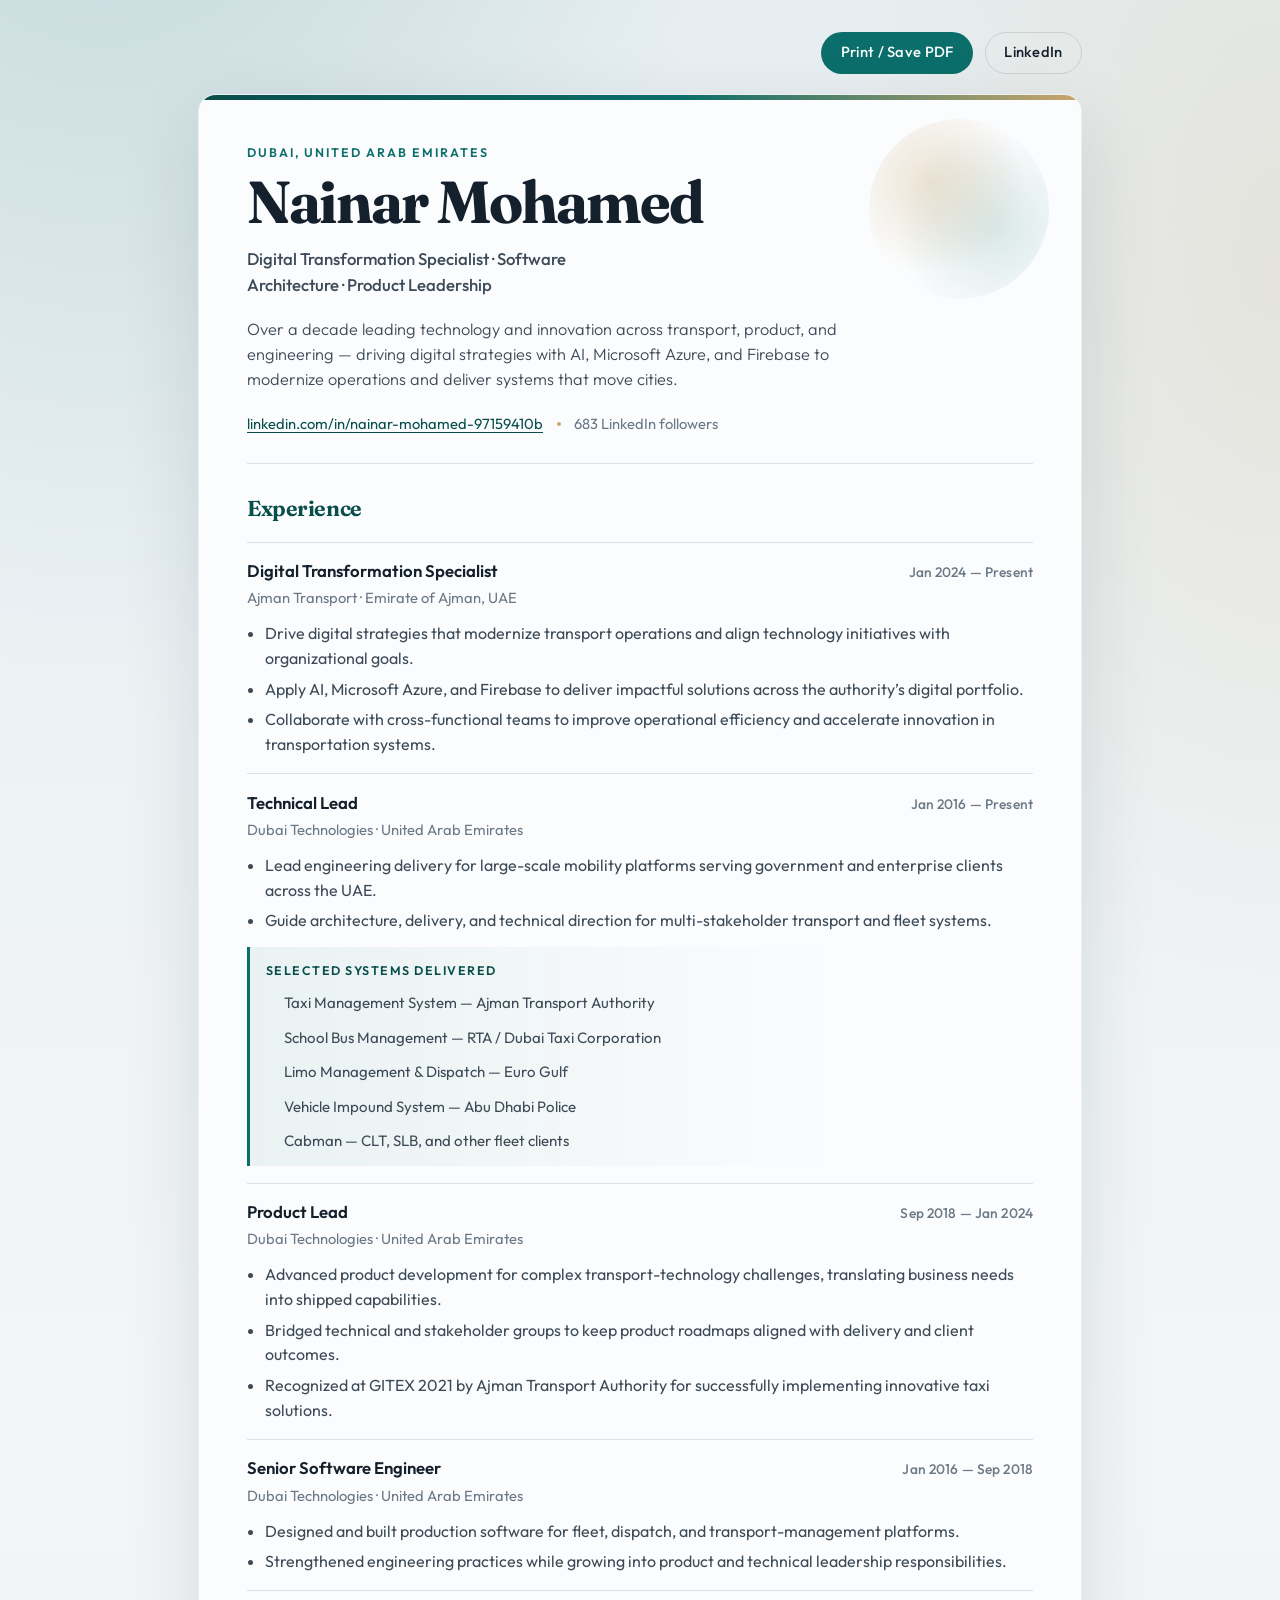
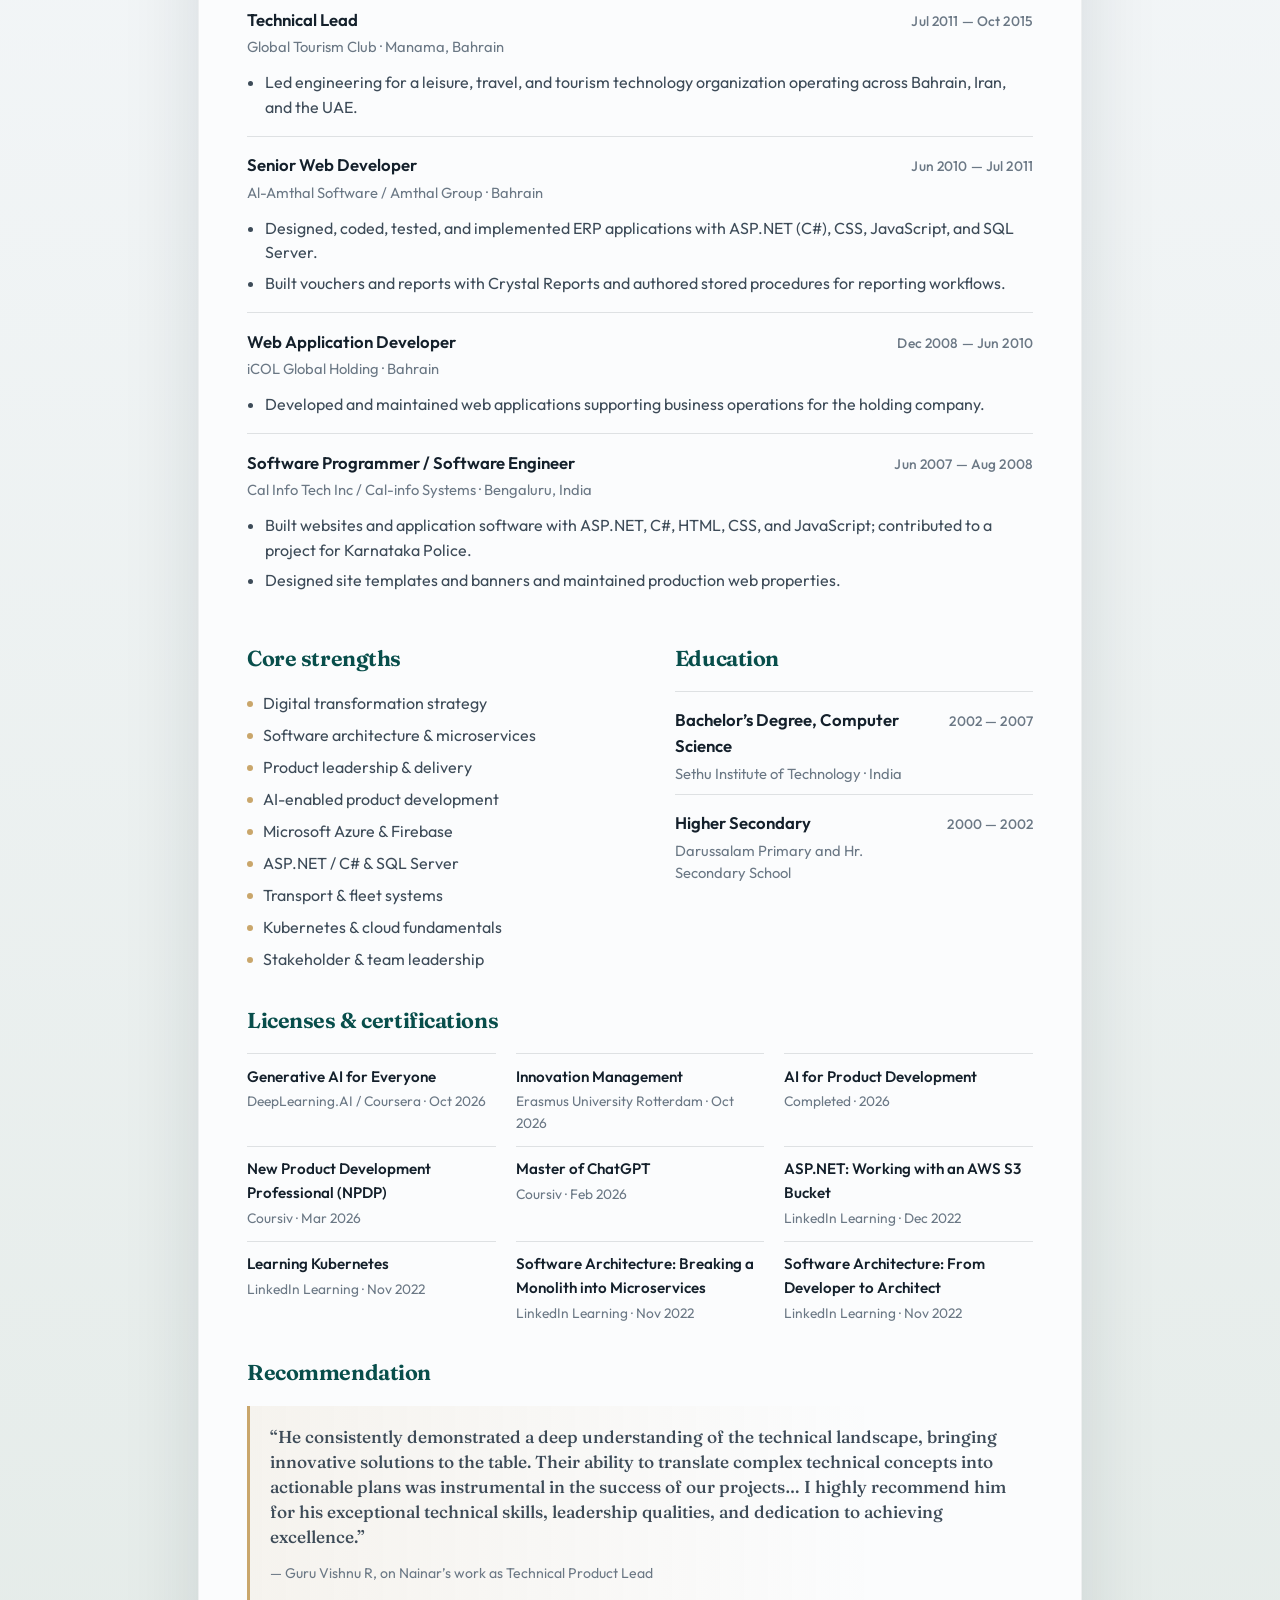
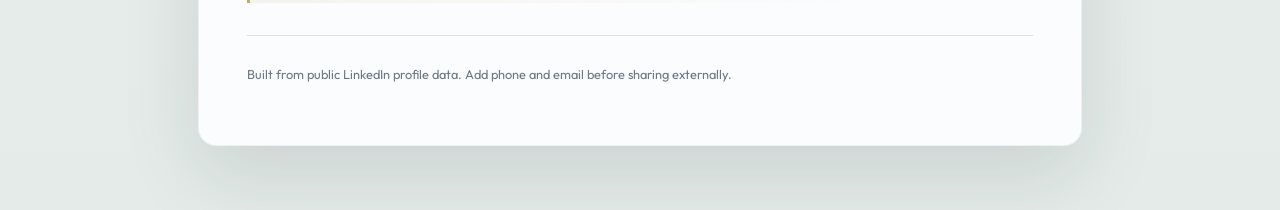
==== index.html @ 42bee592 "Add Nainar Mohamed resume site from LinkedIn profile Printable single-page resume covering experienc" ====
<!DOCTYPE html>
<html lang="en">
  <head>
    <meta charset="UTF-8" />
    <meta name="viewport" content="width=device-width, initial-scale=1" />
    <meta
      name="description"
      content="Resume of Nainar Mohamed — Digital Transformation Specialist specializing in software architecture, AI, and transportation systems."
    />
    <title>Nainar Mohamed — Resume</title>
    <link rel="preconnect" href="https://fonts.googleapis.com" />
    <link rel="preconnect" href="https://fonts.gstatic.com" crossorigin />
    <link
      href="https://fonts.googleapis.com/css2?family=Fraunces:opsz,wght@9..144,500;9..144,650;9..144,700&family=Outfit:wght@300;400;500;600&display=swap"
      rel="stylesheet"
    />
    <link rel="stylesheet" href="styles.css" />
  </head>
  <body>
    <div class="page-shell">
      <aside class="toolbar no-print" aria-label="Actions">
        <button type="button" class="btn" id="printBtn">Print / Save PDF</button>
        <a
          class="btn btn-ghost"
          href="https://www.linkedin.com/in/nainar-mohamed-97159410b"
          target="_blank"
          rel="noopener noreferrer"
          >LinkedIn</a
        >
      </aside>

      <main class="resume" id="resume">
        <header class="hero">
          <div class="hero-mark" aria-hidden="true"></div>
          <p class="eyebrow">Dubai, United Arab Emirates</p>
          <h1>Nainar Mohamed</h1>
          <p class="headline">
            Digital Transformation Specialist · Software Architecture · Product
            Leadership
          </p>
          <p class="lede">
            Over a decade leading technology and innovation across transport,
            product, and engineering — driving digital strategies with AI,
            Microsoft Azure, and Firebase to modernize operations and deliver
            systems that move cities.
          </p>
          <div class="contact-row">
            <a
              href="https://www.linkedin.com/in/nainar-mohamed-97159410b"
              target="_blank"
              rel="noopener noreferrer"
              >linkedin.com/in/nainar-mohamed-97159410b</a
            >
            <span class="dot" aria-hidden="true"></span>
            <span>683 LinkedIn followers</span>
          </div>
        </header>

        <section class="section" aria-labelledby="experience-heading">
          <h2 id="experience-heading">Experience</h2>

          <article class="role">
            <div class="role-head">
              <div>
                <h3>Digital Transformation Specialist</h3>
                <p class="org">Ajman Transport · Emirate of Ajman, UAE</p>
              </div>
              <time>Jan 2024 — Present</time>
            </div>
            <ul>
              <li>
                Drive digital strategies that modernize transport operations and
                align technology initiatives with organizational goals.
              </li>
              <li>
                Apply AI, Microsoft Azure, and Firebase to deliver impactful
                solutions across the authority’s digital portfolio.
              </li>
              <li>
                Collaborate with cross-functional teams to improve operational
                efficiency and accelerate innovation in transportation systems.
              </li>
            </ul>
          </article>

          <article class="role">
            <div class="role-head">
              <div>
                <h3>Technical Lead</h3>
                <p class="org">Dubai Technologies · United Arab Emirates</p>
              </div>
              <time>Jan 2016 — Present</time>
            </div>
            <ul>
              <li>
                Lead engineering delivery for large-scale mobility platforms
                serving government and enterprise clients across the UAE.
              </li>
              <li>
                Guide architecture, delivery, and technical direction for
                multi-stakeholder transport and fleet systems.
              </li>
            </ul>
            <div class="project-block">
              <h4>Selected systems delivered</h4>
              <ul class="chips">
                <li>Taxi Management System — Ajman Transport Authority</li>
                <li>School Bus Management — RTA / Dubai Taxi Corporation</li>
                <li>Limo Management &amp; Dispatch — Euro Gulf</li>
                <li>Vehicle Impound System — Abu Dhabi Police</li>
                <li>Cabman — CLT, SLB, and other fleet clients</li>
              </ul>
            </div>
          </article>

          <article class="role">
            <div class="role-head">
              <div>
                <h3>Product Lead</h3>
                <p class="org">Dubai Technologies · United Arab Emirates</p>
              </div>
              <time>Sep 2018 — Jan 2024</time>
            </div>
            <ul>
              <li>
                Advanced product development for complex transport-technology
                challenges, translating business needs into shipped capabilities.
              </li>
              <li>
                Bridged technical and stakeholder groups to keep product
                roadmaps aligned with delivery and client outcomes.
              </li>
              <li>
                Recognized at GITEX 2021 by Ajman Transport Authority for
                successfully implementing innovative taxi solutions.
              </li>
            </ul>
          </article>

          <article class="role">
            <div class="role-head">
              <div>
                <h3>Senior Software Engineer</h3>
                <p class="org">Dubai Technologies · United Arab Emirates</p>
              </div>
              <time>Jan 2016 — Sep 2018</time>
            </div>
            <ul>
              <li>
                Designed and built production software for fleet, dispatch, and
                transport-management platforms.
              </li>
              <li>
                Strengthened engineering practices while growing into product
                and technical leadership responsibilities.
              </li>
            </ul>
          </article>

          <article class="role">
            <div class="role-head">
              <div>
                <h3>Technical Lead</h3>
                <p class="org">Global Tourism Club · Manama, Bahrain</p>
              </div>
              <time>Jul 2011 — Oct 2015</time>
            </div>
            <ul>
              <li>
                Led engineering for a leisure, travel, and tourism technology
                organization operating across Bahrain, Iran, and the UAE.
              </li>
            </ul>
          </article>

          <article class="role">
            <div class="role-head">
              <div>
                <h3>Senior Web Developer</h3>
                <p class="org">Al-Amthal Software / Amthal Group · Bahrain</p>
              </div>
              <time>Jun 2010 — Jul 2011</time>
            </div>
            <ul>
              <li>
                Designed, coded, tested, and implemented ERP applications with
                ASP.NET (C#), CSS, JavaScript, and SQL Server.
              </li>
              <li>
                Built vouchers and reports with Crystal Reports and authored
                stored procedures for reporting workflows.
              </li>
            </ul>
          </article>

          <article class="role">
            <div class="role-head">
              <div>
                <h3>Web Application Developer</h3>
                <p class="org">iCOL Global Holding · Bahrain</p>
              </div>
              <time>Dec 2008 — Jun 2010</time>
            </div>
            <ul>
              <li>
                Developed and maintained web applications supporting business
                operations for the holding company.
              </li>
            </ul>
          </article>

          <article class="role">
            <div class="role-head">
              <div>
                <h3>Software Programmer / Software Engineer</h3>
                <p class="org">Cal Info Tech Inc / Cal-info Systems · Bengaluru, India</p>
              </div>
              <time>Jun 2007 — Aug 2008</time>
            </div>
            <ul>
              <li>
                Built websites and application software with ASP.NET, C#, HTML,
                CSS, and JavaScript; contributed to a project for Karnataka
                Police.
              </li>
              <li>
                Designed site templates and banners and maintained production
                web properties.
              </li>
            </ul>
          </article>
        </section>

        <section class="section two-col" aria-labelledby="skills-heading">
          <div>
            <h2 id="skills-heading">Core strengths</h2>
            <ul class="skill-list">
              <li>Digital transformation strategy</li>
              <li>Software architecture &amp; microservices</li>
              <li>Product leadership &amp; delivery</li>
              <li>AI-enabled product development</li>
              <li>Microsoft Azure &amp; Firebase</li>
              <li>ASP.NET / C# &amp; SQL Server</li>
              <li>Transport &amp; fleet systems</li>
              <li>Kubernetes &amp; cloud fundamentals</li>
              <li>Stakeholder &amp; team leadership</li>
            </ul>
          </div>
          <div>
            <h2 id="education-heading">Education</h2>
            <article class="role compact">
              <div class="role-head">
                <div>
                  <h3>Bachelor’s Degree, Computer Science</h3>
                  <p class="org">Sethu Institute of Technology · India</p>
                </div>
                <time>2002 — 2007</time>
              </div>
            </article>
            <article class="role compact">
              <div class="role-head">
                <div>
                  <h3>Higher Secondary</h3>
                  <p class="org">Darussalam Primary and Hr. Secondary School</p>
                </div>
                <time>2000 — 2002</time>
              </div>
            </article>
          </div>
        </section>

        <section class="section" aria-labelledby="certs-heading">
          <h2 id="certs-heading">Licenses &amp; certifications</h2>
          <ul class="cert-grid">
            <li>
              <strong>Generative AI for Everyone</strong>
              <span>DeepLearning.AI / Coursera · Oct 2026</span>
            </li>
            <li>
              <strong>Innovation Management</strong>
              <span>Erasmus University Rotterdam · Oct 2026</span>
            </li>
            <li>
              <strong>AI for Product Development</strong>
              <span>Completed · 2026</span>
            </li>
            <li>
              <strong>New Product Development Professional (NPDP)</strong>
              <span>Coursiv · Mar 2026</span>
            </li>
            <li>
              <strong>Master of ChatGPT</strong>
              <span>Coursiv · Feb 2026</span>
            </li>
            <li>
              <strong>ASP.NET: Working with an AWS S3 Bucket</strong>
              <span>LinkedIn Learning · Dec 2022</span>
            </li>
            <li>
              <strong>Learning Kubernetes</strong>
              <span>LinkedIn Learning · Nov 2022</span>
            </li>
            <li>
              <strong>Software Architecture: Breaking a Monolith into Microservices</strong>
              <span>LinkedIn Learning · Nov 2022</span>
            </li>
            <li>
              <strong>Software Architecture: From Developer to Architect</strong>
              <span>LinkedIn Learning · Nov 2022</span>
            </li>
          </ul>
        </section>

        <section class="section quote-section" aria-labelledby="rec-heading">
          <h2 id="rec-heading">Recommendation</h2>
          <blockquote>
            <p>
              “He consistently demonstrated a deep understanding of the technical
              landscape, bringing innovative solutions to the table. Their ability
              to translate complex technical concepts into actionable plans was
              instrumental in the success of our projects… I highly recommend him
              for his exceptional technical skills, leadership qualities, and
              dedication to achieving excellence.”
            </p>
            <footer>— Guru Vishnu R, on Nainar’s work as Technical Product Lead</footer>
          </blockquote>
        </section>

        <footer class="resume-footer">
          <p>
            Built from public LinkedIn profile data. Add phone and email before
            sharing externally.
          </p>
        </footer>
      </main>
    </div>

    <script>
      document.getElementById("printBtn").addEventListener("click", () => {
        window.print();
      });

      const observer = new IntersectionObserver(
        (entries) => {
          entries.forEach((entry) => {
            if (entry.isIntersecting) {
              entry.target.classList.add("is-visible");
              observer.unobserve(entry.target);
            }
          });
        },
        { threshold: 0.12 }
      );

      document.querySelectorAll(".section, .hero").forEach((el) => {
        el.classList.add("reveal");
        observer.observe(el);
      });
    </script>
  </body>
</html>
---- styles.css ----
:root {
  --ink: #14202b;
  --ink-soft: #3d4b58;
  --muted: #6b7885;
  --paper: #f3f6f8;
  --sheet: #fbfcfd;
  --line: rgba(20, 32, 43, 0.12);
  --accent: #0c6e6a;
  --accent-deep: #084e4b;
  --sand: #c9a66b;
  --glow: rgba(12, 110, 106, 0.14);
  --shadow-sheet: 0 28px 80px rgba(20, 32, 43, 0.12);
  --font-display: "Fraunces", Georgia, serif;
  --font-body: "Outfit", "Segoe UI", sans-serif;
  --resume-width: 820px;
}

*,
*::before,
*::after {
  box-sizing: border-box;
}

html {
  scroll-behavior: smooth;
}

body {
  margin: 0;
  min-height: 100vh;
  color: var(--ink);
  font-family: var(--font-body);
  font-weight: 400;
  line-height: 1.55;
  background:
    radial-gradient(ellipse 90% 55% at 8% -10%, rgba(12, 110, 106, 0.18), transparent 55%),
    radial-gradient(ellipse 70% 45% at 100% 8%, rgba(201, 166, 107, 0.16), transparent 50%),
    linear-gradient(180deg, #e7eef1 0%, var(--paper) 42%, #e4ebe8 100%);
}

a {
  color: var(--accent-deep);
  text-decoration-thickness: 1px;
  text-underline-offset: 0.18em;
}

a:hover {
  color: var(--accent);
}

.page-shell {
  width: min(100% - 2rem, calc(var(--resume-width) + 4rem));
  margin: 0 auto;
  padding: 2rem 0 4rem;
}

.toolbar {
  display: flex;
  gap: 0.75rem;
  justify-content: flex-end;
  margin-bottom: 1.25rem;
  animation: fade-up 0.7s ease both;
}

.btn {
  appearance: none;
  border: 1px solid transparent;
  border-radius: 999px;
  background: var(--accent);
  color: #f7fffe;
  font: 500 0.92rem/1 var(--font-body);
  letter-spacing: 0.02em;
  padding: 0.78rem 1.15rem;
  cursor: pointer;
  transition: transform 0.2s ease, background 0.2s ease;
}

.btn:hover {
  background: var(--accent-deep);
  transform: translateY(-1px);
}

.btn-ghost {
  display: inline-flex;
  align-items: center;
  background: transparent;
  border-color: var(--line);
  color: var(--ink);
  text-decoration: none;
}

.btn-ghost:hover {
  border-color: var(--accent);
  color: var(--accent-deep);
  background: rgba(255, 255, 255, 0.45);
}

.resume {
  position: relative;
  background: var(--sheet);
  border: 1px solid rgba(20, 32, 43, 0.06);
  border-radius: 18px;
  box-shadow: var(--shadow-sheet);
  padding: clamp(1.75rem, 4vw, 3rem);
  overflow: hidden;
}

.resume::before {
  content: "";
  position: absolute;
  inset: 0 0 auto 0;
  height: 5px;
  background: linear-gradient(90deg, var(--accent-deep), var(--accent) 55%, var(--sand));
}

.hero {
  position: relative;
  padding-bottom: 1.75rem;
  margin-bottom: 1.75rem;
  border-bottom: 1px solid var(--line);
}

.hero-mark {
  position: absolute;
  top: -1.5rem;
  right: -1rem;
  width: 180px;
  height: 180px;
  border-radius: 50%;
  background:
    radial-gradient(circle at 35% 35%, rgba(201, 166, 107, 0.28), transparent 55%),
    radial-gradient(circle at 70% 60%, var(--glow), transparent 60%);
  pointer-events: none;
}

.eyebrow {
  margin: 0 0 0.65rem;
  color: var(--accent);
  font-size: 0.78rem;
  font-weight: 600;
  letter-spacing: 0.16em;
  text-transform: uppercase;
}

h1 {
  margin: 0;
  max-width: 14ch;
  font-family: var(--font-display);
  font-size: clamp(2.55rem, 7vw, 3.7rem);
  font-weight: 700;
  line-height: 1.02;
  letter-spacing: -0.03em;
  color: var(--ink);
}

.headline {
  margin: 0.85rem 0 0;
  max-width: 36ch;
  color: var(--ink-soft);
  font-size: 1.05rem;
  font-weight: 500;
}

.lede {
  margin: 1.15rem 0 0;
  max-width: 58ch;
  color: var(--ink-soft);
  font-size: 1.02rem;
  font-weight: 300;
}

.contact-row {
  display: flex;
  flex-wrap: wrap;
  align-items: center;
  gap: 0.55rem 0.85rem;
  margin-top: 1.25rem;
  color: var(--muted);
  font-size: 0.92rem;
}

.dot {
  width: 4px;
  height: 4px;
  border-radius: 50%;
  background: var(--sand);
}

.section {
  margin-bottom: 2rem;
}

.section h2 {
  margin: 0 0 1rem;
  font-family: var(--font-display);
  font-size: 1.35rem;
  font-weight: 650;
  letter-spacing: -0.02em;
  color: var(--accent-deep);
}

.role {
  padding: 0.95rem 0 1.05rem;
  border-top: 1px solid var(--line);
}

.role.compact {
  padding-bottom: 0.55rem;
}

.role-head {
  display: flex;
  justify-content: space-between;
  gap: 1rem;
  align-items: baseline;
}

.role h3 {
  margin: 0;
  font-size: 1.05rem;
  font-weight: 600;
}

.org {
  margin: 0.2rem 0 0;
  color: var(--muted);
  font-size: 0.92rem;
}

.role time {
  flex-shrink: 0;
  color: var(--muted);
  font-size: 0.86rem;
  font-weight: 500;
  letter-spacing: 0.01em;
  white-space: nowrap;
}

.role ul {
  margin: 0.7rem 0 0;
  padding-left: 1.1rem;
  color: var(--ink-soft);
}

.role li + li {
  margin-top: 0.35rem;
}

.project-block {
  margin-top: 0.9rem;
  padding: 0.85rem 1rem;
  border-left: 3px solid var(--accent);
  background: linear-gradient(90deg, rgba(12, 110, 106, 0.07), transparent 75%);
}

.project-block h4 {
  margin: 0 0 0.55rem;
  font-size: 0.78rem;
  font-weight: 600;
  letter-spacing: 0.12em;
  text-transform: uppercase;
  color: var(--accent-deep);
}

.chips {
  list-style: none;
  margin: 0;
  padding: 0;
  display: grid;
  gap: 0.35rem;
}

.chips li {
  color: var(--ink-soft);
  font-size: 0.94rem;
}

.two-col {
  display: grid;
  grid-template-columns: 1.05fr 0.95fr;
  gap: 2rem;
}

.skill-list {
  list-style: none;
  margin: 0;
  padding: 0;
  display: grid;
  gap: 0.45rem;
}

.skill-list li {
  position: relative;
  padding-left: 1rem;
  color: var(--ink-soft);
}

.skill-list li::before {
  content: "";
  position: absolute;
  left: 0;
  top: 0.62em;
  width: 0.4rem;
  height: 0.4rem;
  border-radius: 50%;
  background: var(--sand);
}

.cert-grid {
  list-style: none;
  margin: 0;
  padding: 0;
  display: grid;
  grid-template-columns: repeat(auto-fit, minmax(240px, 1fr));
  gap: 0.75rem 1.25rem;
}

.cert-grid li {
  display: flex;
  flex-direction: column;
  gap: 0.2rem;
  padding-top: 0.65rem;
  border-top: 1px solid var(--line);
}

.cert-grid strong {
  font-size: 0.95rem;
  font-weight: 560;
  color: var(--ink);
}

.cert-grid span {
  color: var(--muted);
  font-size: 0.86rem;
}

.quote-section blockquote {
  margin: 0;
  padding: 1.15rem 1.25rem;
  border-left: 3px solid var(--sand);
  background: linear-gradient(90deg, rgba(201, 166, 107, 0.1), transparent 80%);
}

.quote-section p {
  margin: 0;
  font-family: var(--font-display);
  font-size: 1.08rem;
  font-weight: 500;
  line-height: 1.45;
  color: var(--ink-soft);
}

.quote-section footer {
  margin-top: 0.85rem;
  color: var(--muted);
  font-family: var(--font-body);
  font-size: 0.88rem;
}

.resume-footer {
  margin-top: 1.5rem;
  padding-top: 1rem;
  border-top: 1px solid var(--line);
  color: var(--muted);
  font-size: 0.8rem;
}

.reveal {
  opacity: 0;
  transform: translateY(16px);
}

.reveal.is-visible {
  animation: fade-up 0.75s cubic-bezier(0.22, 1, 0.36, 1) both;
}

@keyframes fade-up {
  from {
    opacity: 0;
    transform: translateY(16px);
  }
  to {
    opacity: 1;
    transform: translateY(0);
  }
}

@media (max-width: 720px) {
  .page-shell {
    width: min(100% - 1.25rem, 100%);
    padding-top: 1.25rem;
  }

  .toolbar {
    justify-content: stretch;
  }

  .btn,
  .btn-ghost {
    flex: 1;
    justify-content: center;
    text-align: center;
  }

  .role-head {
    flex-direction: column;
    gap: 0.25rem;
  }

  .two-col {
    grid-template-columns: 1fr;
    gap: 1.5rem;
  }

  .hero-mark {
    width: 120px;
    height: 120px;
  }
}

@media print {
  @page {
    size: A4;
    margin: 12mm;
  }

  body {
    background: white;
  }

  .no-print {
    display: none !important;
  }

  .page-shell {
    width: 100%;
    margin: 0;
    padding: 0;
  }

  .resume {
    border: none;
    border-radius: 0;
    box-shadow: none;
    padding: 0;
  }

  .resume::before {
    display: none;
  }

  .hero-mark,
  .reveal {
    opacity: 1 !important;
    transform: none !important;
    animation: none !important;
  }

  .section,
  .role {
    break-inside: avoid;
  }

  a {
    color: inherit;
    text-decoration: none;
  }

  .resume-footer {
    display: none;
  }
}
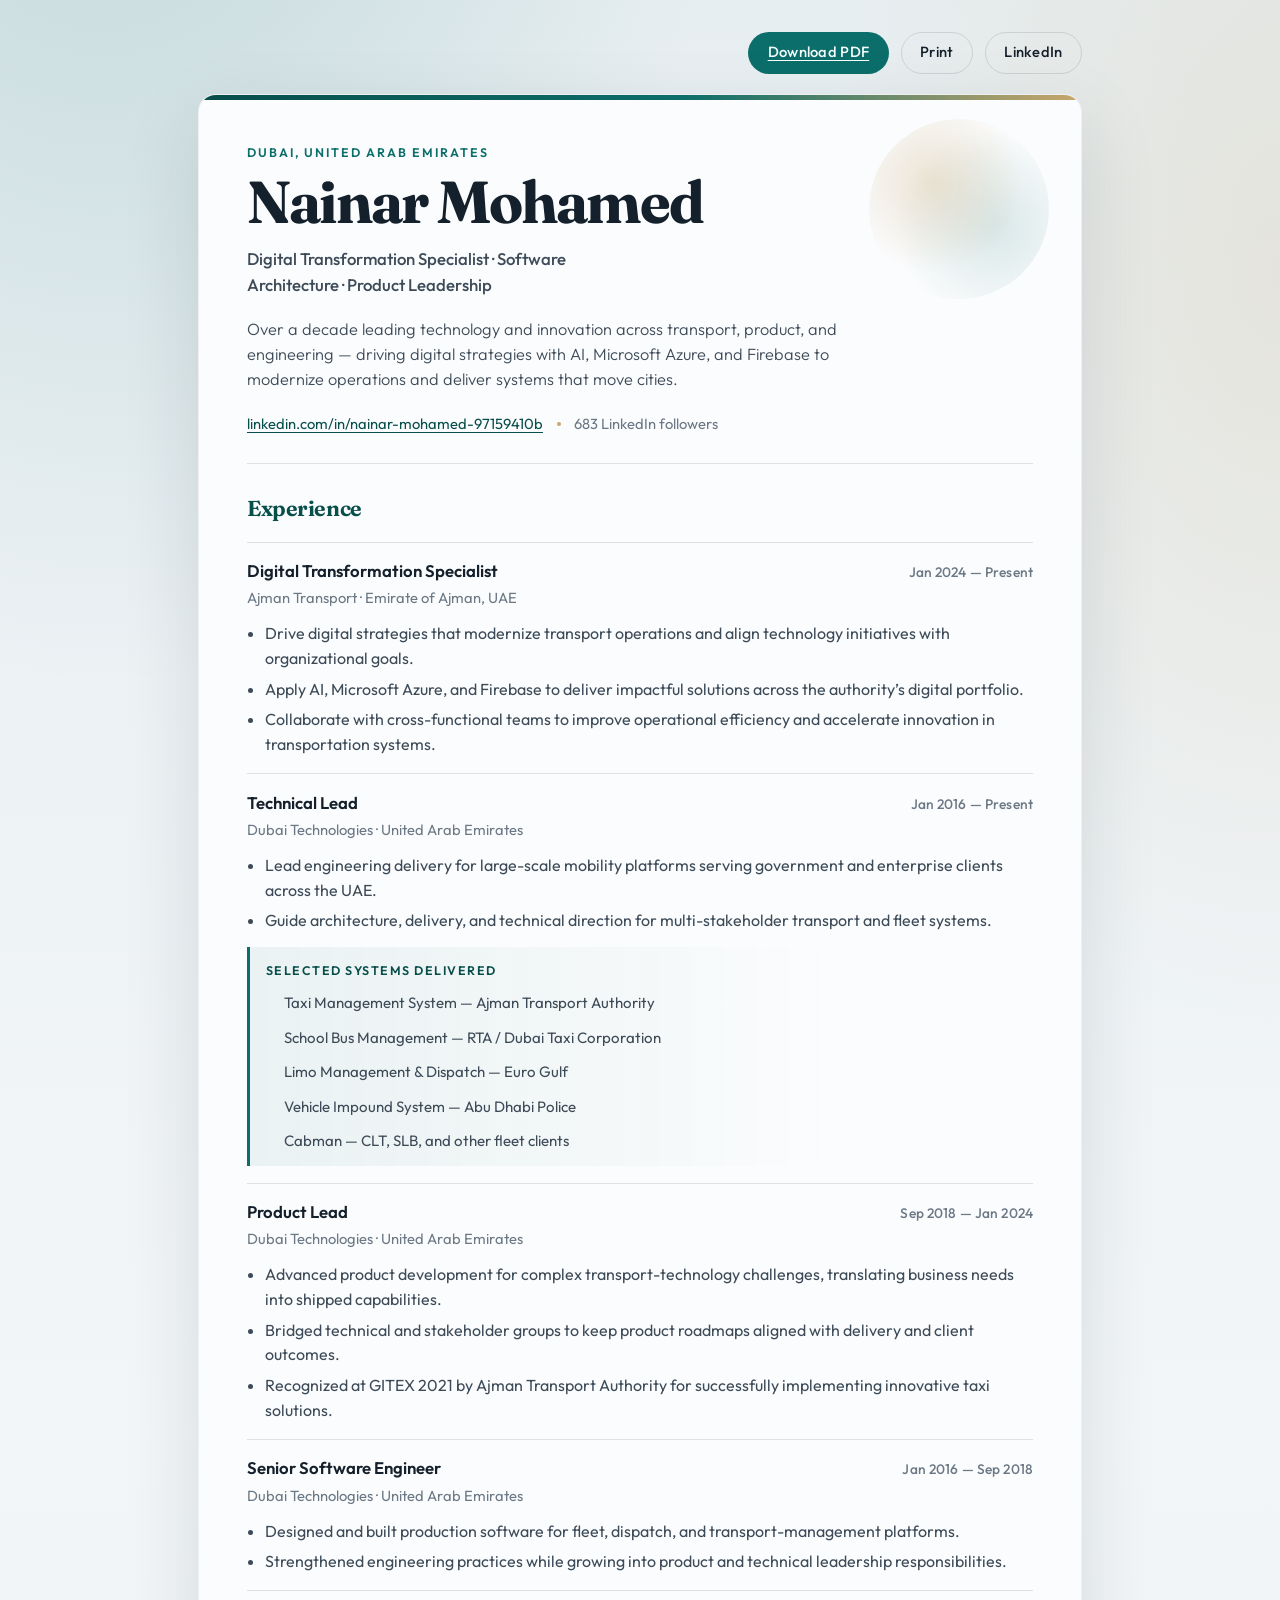
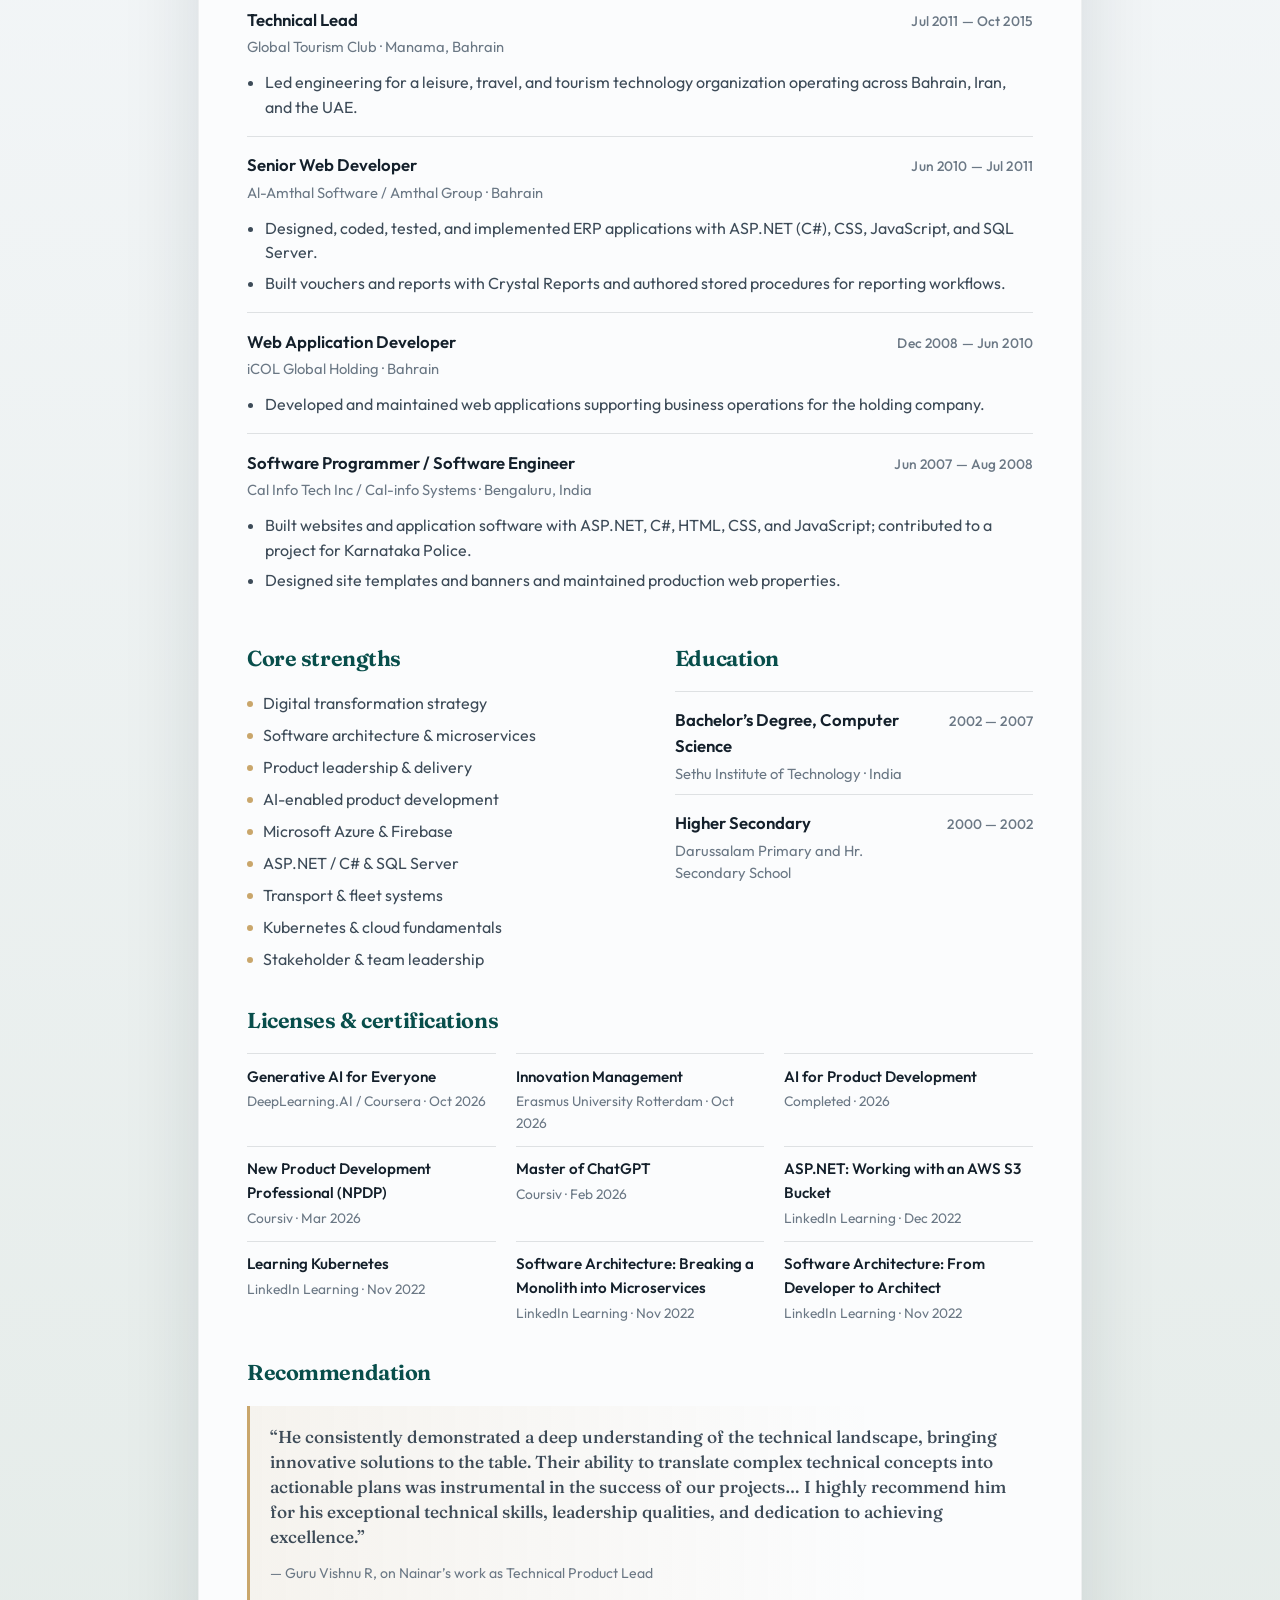
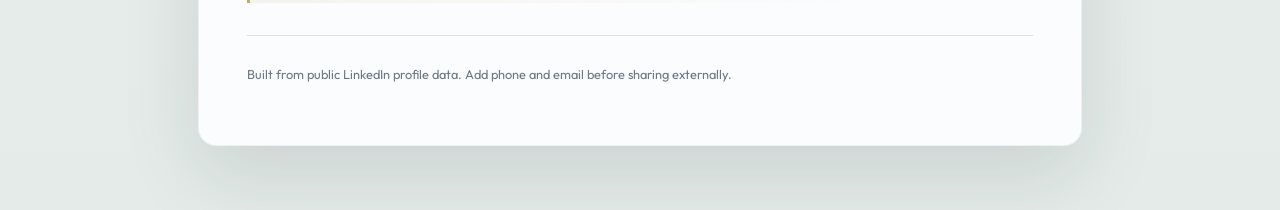
==== commit cc7bd4f2: "Add downloadable 2-page PDF resume Generate a compact A4 PDF, add a Download PDF button, and tighten" ====
--- a/index.html
+++ b/index.html
@@ -19,7 +19,10 @@
   <body>
     <div class="page-shell">
       <aside class="toolbar no-print" aria-label="Actions">
-        <button type="button" class="btn" id="printBtn">Print / Save PDF</button>
+        <a class="btn" href="Nainar-Mohamed-Resume.pdf" download="Nainar-Mohamed-Resume.pdf"
+          >Download PDF</a
+        >
+        <button type="button" class="btn btn-ghost" id="printBtn">Print</button>
         <a
           class="btn btn-ghost"
           href="https://www.linkedin.com/in/nainar-mohamed-97159410b"
--- a/styles.css
+++ b/styles.css
@@ -421,11 +421,17 @@
 @media print {
   @page {
     size: A4;
-    margin: 12mm;
-  }
-
+    margin: 10mm 12mm;
+  }
+
+  html,
   body {
-    background: white;
+    background: white !important;
+    color: #14202b;
+    font-size: 10pt;
+    line-height: 1.35;
+    -webkit-print-color-adjust: exact;
+    print-color-adjust: exact;
   }
 
   .no-print {
@@ -443,21 +449,139 @@
     border-radius: 0;
     box-shadow: none;
     padding: 0;
-  }
-
-  .resume::before {
-    display: none;
-  }
-
+    overflow: visible;
+  }
+
+  .resume::before,
   .hero-mark,
-  .reveal {
+  .resume-footer {
+    display: none !important;
+  }
+
+  .reveal,
+  .hero,
+  .section {
     opacity: 1 !important;
     transform: none !important;
     animation: none !important;
   }
 
+  .hero {
+    padding-bottom: 0.65rem;
+    margin-bottom: 0.65rem;
+  }
+
+  .eyebrow {
+    margin-bottom: 0.25rem;
+    font-size: 8pt;
+  }
+
+  h1 {
+    font-size: 22pt;
+    max-width: none;
+  }
+
+  .headline {
+    margin-top: 0.35rem;
+    font-size: 10.5pt;
+  }
+
+  .lede {
+    margin-top: 0.45rem;
+    font-size: 9.5pt;
+  }
+
+  .contact-row {
+    margin-top: 0.45rem;
+    font-size: 8.5pt;
+  }
+
+  .section {
+    margin-bottom: 0.7rem;
+  }
+
+  .section h2 {
+    margin-bottom: 0.35rem;
+    font-size: 12pt;
+  }
+
+  .role {
+    padding: 0.35rem 0 0.4rem;
+  }
+
+  .role h3 {
+    font-size: 10pt;
+  }
+
+  .org,
+  .role time {
+    font-size: 8.5pt;
+  }
+
+  .role ul {
+    margin-top: 0.25rem;
+  }
+
+  .role li + li {
+    margin-top: 0.12rem;
+  }
+
+  .project-block {
+    margin-top: 0.35rem;
+    padding: 0.4rem 0.55rem;
+  }
+
+  .project-block h4 {
+    margin-bottom: 0.25rem;
+    font-size: 7.5pt;
+  }
+
+  .chips li {
+    font-size: 8.5pt;
+  }
+
+  .two-col {
+    grid-template-columns: 1.05fr 0.95fr;
+    gap: 0.9rem;
+  }
+
+  .skill-list {
+    gap: 0.15rem;
+  }
+
+  .cert-grid {
+    grid-template-columns: 1fr 1fr;
+    gap: 0.35rem 0.85rem;
+  }
+
+  .cert-grid li {
+    padding-top: 0.3rem;
+  }
+
+  .cert-grid strong {
+    font-size: 8.5pt;
+  }
+
+  .cert-grid span {
+    font-size: 7.5pt;
+  }
+
+  .quote-section blockquote {
+    padding: 0.45rem 0.65rem;
+  }
+
+  .quote-section p {
+    font-size: 9pt;
+  }
+
+  .quote-section footer {
+    margin-top: 0.35rem;
+    font-size: 8pt;
+  }
+
   .section,
-  .role {
+  .role,
+  .cert-grid li {
     break-inside: avoid;
   }
 
@@ -465,8 +589,4 @@
     color: inherit;
     text-decoration: none;
   }
-
-  .resume-footer {
-    display: none;
-  }
-}
+}
